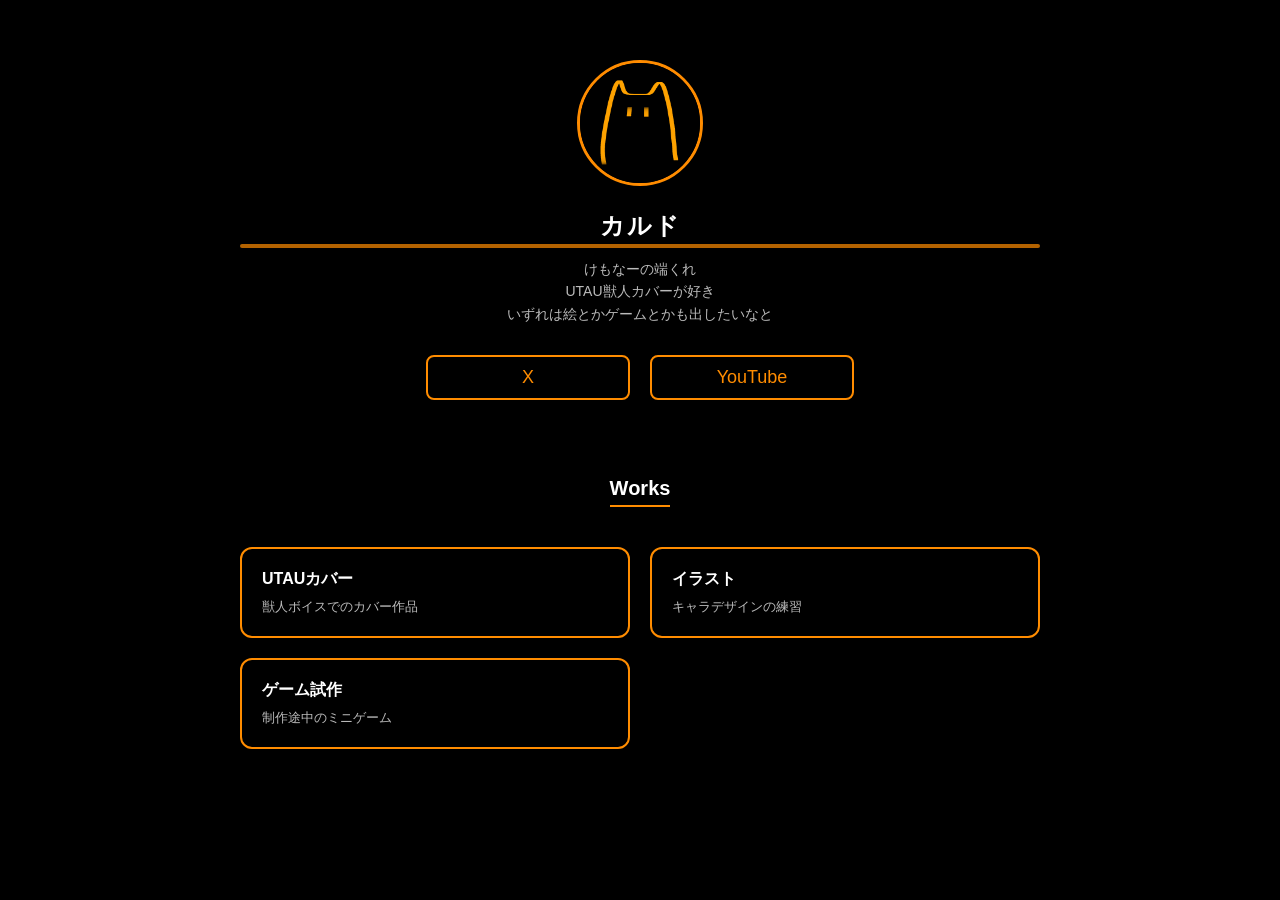
==== index.html @ a6c3a82e "Update index.html" ====
<!DOCTYPE html>
<html lang="ja">
<head>
  <meta charset="UTF-8">
  <meta name="viewport" content="width=device-width, initial-scale=1.0">
  <title>カルド ProfilePage</title>

  <style>
    :root {
      --accent: #ff8c00;
      --text-main: #ffffff;
      --text-sub: #bbbbbb;
      --bg: #000000;
    }

    body {
      margin: 0;
      background-color: var(--bg);
      color: var(--text-main);
      font-family: Arial, sans-serif;
      display: flex;
      justify-content: center;
    }

    .container {
      text-align: center;
      padding: 60px 20px;
      max-width: 800px;
      width: 100%;
    }

    .icon {
      width: 120px;
      height: 120px;
      border-radius: 50%;
      border: 3px solid var(--accent);
      object-fit: cover;
    }

    h1 {
      margin-top: 20px;
      font-size: 24px;
      letter-spacing: 2px;
      position: relative;
    }

    h1::after {
      content: "";
      position: absolute;
      left: 50%;
      transform: translateX(-50%);
      bottom: -6px;
      width: 100%;
      height: 4px;
      background-color: var(--accent);
      opacity: 0.7;
      border-radius: 3px;
    }
    
    .bio {
      margin-top: 15px;
      font-size: 14px;
      line-height: 1.6;
      color: var(--text-sub);
    }

    .links {
      margin-top: 30px;
      display: flex;
      justify-content: center;
      gap: 20px;
    }

    .links a {
      color: var(--accent);
      text-decoration: none;
      font-size: 18px;
      padding: 10px 20px;
      border: 2px solid var(--accent);
      border-radius: 8px;
      transition: 0.3s;
    
      flex: 1;
      max-width: 160px;
      text-align: center;
    }

    .links a:hover {
      background-color: var(--accent);
      color: #000;
      transform: scale(1.1);
      box-shadow: 0 0 15px var(--accent);
    }

    .works {
      margin-top: 60px;
    }

    .works h2 {
      margin-bottom: 20px;
      font-size: 20px;
      border-bottom: 2px solid var(--accent);
      display: inline-block;
      padding-bottom: 5px;
    }

    .work-grid {
      display: grid;
      grid-template-columns: repeat(2, 1fr);
      gap: 20px;
      margin-top: 20px;
    }

    .work-card {
      border: 2px solid var(--accent);
      border-radius: 12px;
      padding: 20px;
      text-align: left;
      text-decoration: none;
      color: var(--text-main);
      transition: 0.3s;
      display: block;
    }

    .work-card:hover {
      background-color: var(--accent);
      color: #000;
      transform: translateY(-5px) scale(1.03);
      box-shadow: 0 0 20px var(--accent);
    }

    .work-title {
      font-size: 16px;
      margin-bottom: 8px;
      font-weight: bold;
    }

    .work-desc {
      font-size: 13px;
      color: var(--text-sub);
    }

    .work-card:hover .work-desc {
      color: #222;
    }

    @media (max-width: 600px) {
      .container {
        padding: 40px 15px;
      }

      h1 {
        font-size: 20px;
      }

      .bio {
        font-size: 13px;
      }

      .links {
        gap: 12px;
        align-items: center;
      }

      .links a {
        width: auto;
        text-align: center;
        max-width: 200px;
      }

      .work-grid {
        grid-template-columns: 1fr;
      }

      .work-card {
        padding: 16px;
      }
    }
  </style>
</head>

<body>

  <div class="container">
    <img src="icon.png" alt="icon" class="icon">

    <h1>カルド</h1>

    <p class="bio">
      けもなーの端くれ<br>
      UTAU獣人カバーが好き<br>
      いずれは絵とかゲームとかも出したいなと
    </p>

    <div class="links">
      <a href="https://x.com/k_rudolf024" target="_blank">X</a>
      <a href="https://www.youtube.com/@k_rudolf" target="_blank">YouTube</a>
    </div>

    <div class="works">
      <h2>Works</h2>

      <div class="work-grid">
        <a href="utau.html" class="work-card">
          <div class="work-title">UTAUカバー</div>
          <div class="work-desc">獣人ボイスでのカバー作品</div>
        </a>
        
        <a href="illustration.html" class="work-card">
          <div class="work-title">イラスト</div>
          <div class="work-desc">キャラデザインの練習</div>
        </a>
        
        <a href="game.html" class="work-card">
          <div class="work-title">ゲーム試作</div>
          <div class="work-desc">制作途中のミニゲーム</div>
        </a>
      </div>
    </div>

  </div>

</body>
</html>
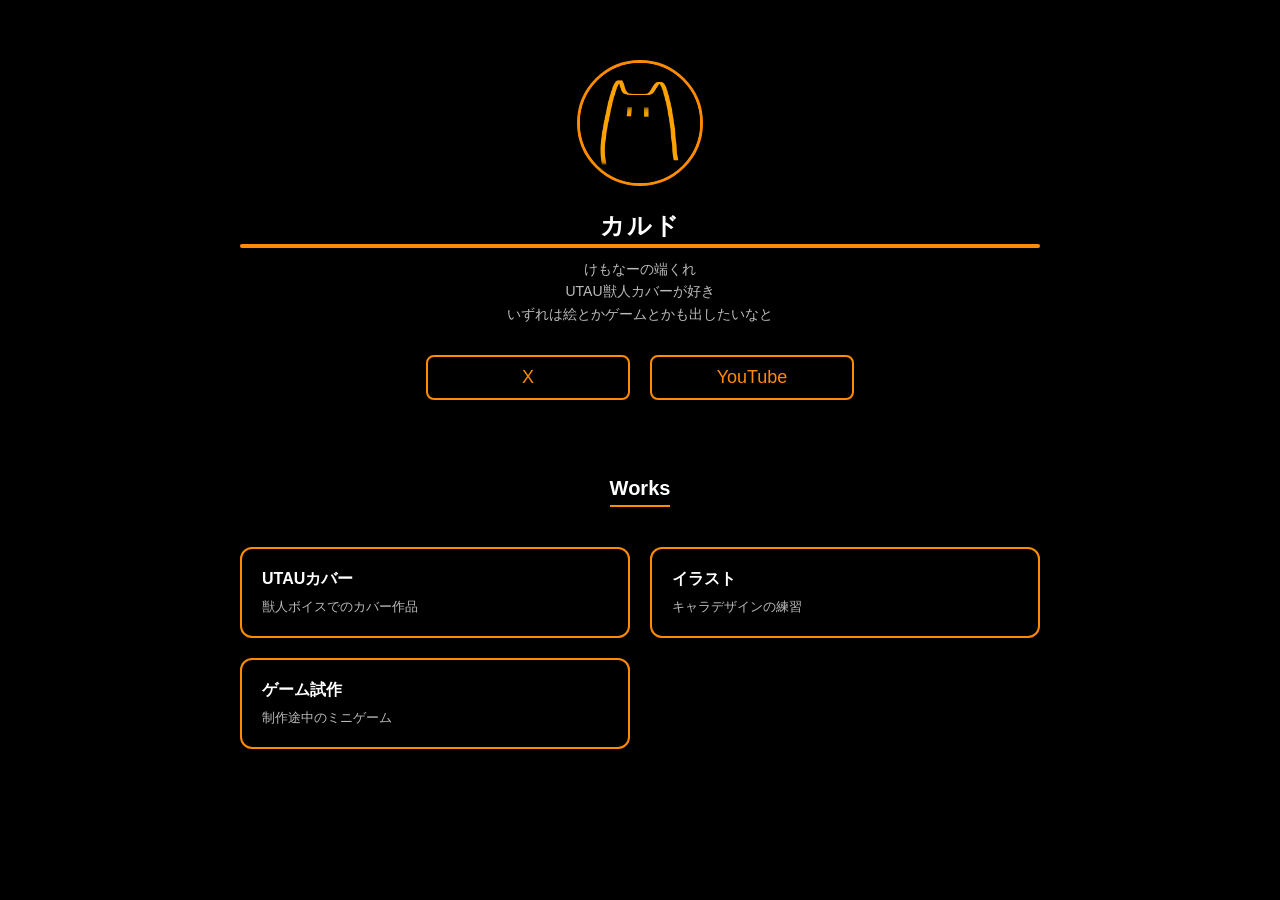
==== commit 4c11f9d7: "Update index.html" ====
--- a/index.html
+++ b/index.html
@@ -35,6 +35,7 @@
       border-radius: 50%;
       border: 3px solid var(--accent);
       object-fit: cover;
+      animation: fadeUp 0.6s ease forwards;
     }
 
     h1 {
@@ -42,6 +43,9 @@
       font-size: 24px;
       letter-spacing: 2px;
       position: relative;
+      animation: fadeUp 0.6s ease forwards;
+      animation-delay: 0.2s;
+      opacity: 0;
     }
 
     h1::after {
@@ -53,7 +57,6 @@
       width: 100%;
       height: 4px;
       background-color: var(--accent);
-      opacity: 0.7;
       border-radius: 3px;
     }
     
@@ -62,6 +65,9 @@
       font-size: 14px;
       line-height: 1.6;
       color: var(--text-sub);
+      animation: fadeUp 0.6s ease forwards;
+      animation-delay: 0.4s;
+      opacity: 0;
     }
 
     .links {
@@ -69,6 +75,9 @@
       display: flex;
       justify-content: center;
       gap: 20px;
+      animation: fadeUp 0.6s ease forwards;
+      animation-delay: 0.6s;
+      opacity: 0;
     }
 
     .links a {
@@ -94,6 +103,10 @@
 
     .works {
       margin-top: 60px;
+      animation: fadeUp 0.6s ease forwards;
+      animation-delay: 0.8s;
+      opacity: 0;
+
     }
 
     .works h2 {
@@ -176,6 +189,18 @@
         padding: 16px;
       }
     }
+
+    @keyframes fadeUp {
+      from {
+        opacity: 0;
+        transform: translateY(20px);
+      }
+      to {
+        opacity: 1;
+        transform: translateY(0);
+      }
+    }
+    
   </style>
 </head>
 
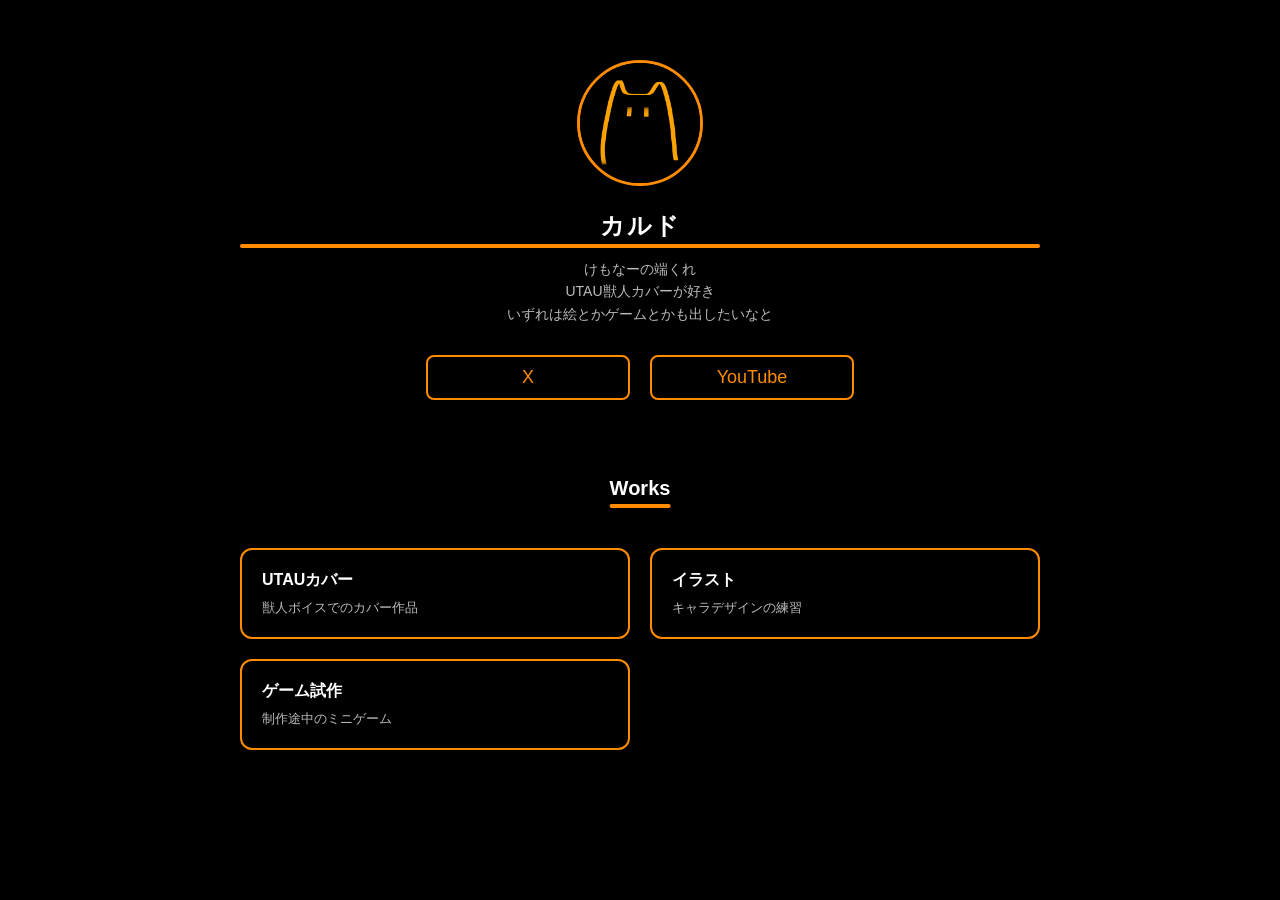
==== commit 3d885356: "Update index.html" ====
--- a/index.html
+++ b/index.html
@@ -103,18 +103,30 @@
 
     .works {
       margin-top: 60px;
-      animation: fadeUp 0.6s ease forwards;
-      animation-delay: 0.8s;
-      opacity: 0;
-
     }
 
     .works h2 {
+      position: relative;
+      display: inline-block;
       margin-bottom: 20px;
       font-size: 20px;
-      border-bottom: 2px solid var(--accent);
-      display: inline-block;
-      padding-bottom: 5px;
+      padding-bottom: 8px;
+    
+      animation: fadeUp 0.6s ease forwards;
+      animation-delay: 0.8s;
+      opacity: 0;
+    }
+    
+    .works h2::after {
+      content: "";
+      position: absolute;
+      left: 50%;
+      transform: translateX(-50%);
+      bottom: 0;
+      width: 100%;      /* 長さ */
+      height: 4px;      /* 太さ（ここで調整） */
+      background-color: var(--accent);
+      border-radius: 3px;
     }
 
     .work-grid {
@@ -122,6 +134,9 @@
       grid-template-columns: repeat(2, 1fr);
       gap: 20px;
       margin-top: 20px;
+      animation: fadeUp 0.6s ease forwards;
+      animation-delay: 1.0s;
+      opacity: 0;
     }
 
     .work-card {
@@ -135,6 +150,10 @@
       display: block;
     }
 
+    .work-card:nth-child(1) { animation-delay: 1.0s; }
+    .work-card:nth-child(2) { animation-delay: 1.1s; }
+    .work-card:nth-child(3) { animation-delay: 1.2s; }
+    
     .work-card:hover {
       background-color: var(--accent);
       color: #000;
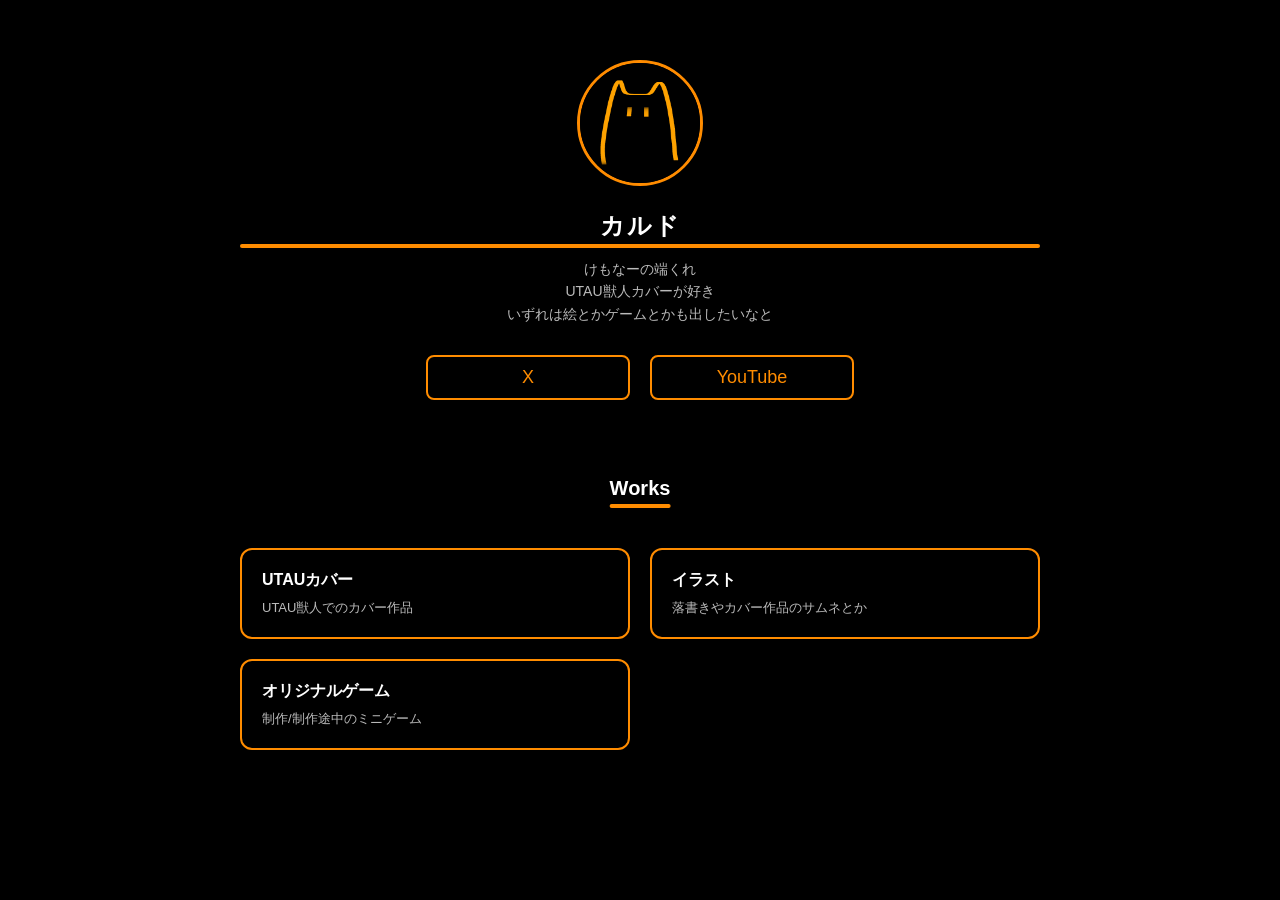
==== commit 1bdb15af: "Update index.html" ====
--- a/index.html
+++ b/index.html
@@ -98,7 +98,6 @@
       background-color: var(--accent);
       color: #000;
       transform: scale(1.1);
-      box-shadow: 0 0 15px var(--accent);
     }
 
     .works {
@@ -123,8 +122,8 @@
       left: 50%;
       transform: translateX(-50%);
       bottom: 0;
-      width: 100%;      /* 長さ */
-      height: 4px;      /* 太さ（ここで調整） */
+      width: 100%;
+      height: 4px;
       background-color: var(--accent);
       border-radius: 3px;
     }
@@ -149,16 +148,11 @@
       transition: 0.3s;
       display: block;
     }
-
-    .work-card:nth-child(1) { animation-delay: 1.0s; }
-    .work-card:nth-child(2) { animation-delay: 1.1s; }
-    .work-card:nth-child(3) { animation-delay: 1.2s; }
     
     .work-card:hover {
       background-color: var(--accent);
       color: #000;
       transform: translateY(-5px) scale(1.03);
-      box-shadow: 0 0 20px var(--accent);
     }
 
     .work-title {
@@ -247,17 +241,17 @@
       <div class="work-grid">
         <a href="utau.html" class="work-card">
           <div class="work-title">UTAUカバー</div>
-          <div class="work-desc">獣人ボイスでのカバー作品</div>
+          <div class="work-desc">UTAU獣人でのカバー作品</div>
         </a>
         
         <a href="illustration.html" class="work-card">
           <div class="work-title">イラスト</div>
-          <div class="work-desc">キャラデザインの練習</div>
+          <div class="work-desc">落書きやカバー作品のサムネとか</div>
         </a>
         
         <a href="game.html" class="work-card">
-          <div class="work-title">ゲーム試作</div>
-          <div class="work-desc">制作途中のミニゲーム</div>
+          <div class="work-title">オリジナルゲーム</div>
+          <div class="work-desc">制作/制作途中のミニゲーム</div>
         </a>
       </div>
     </div>
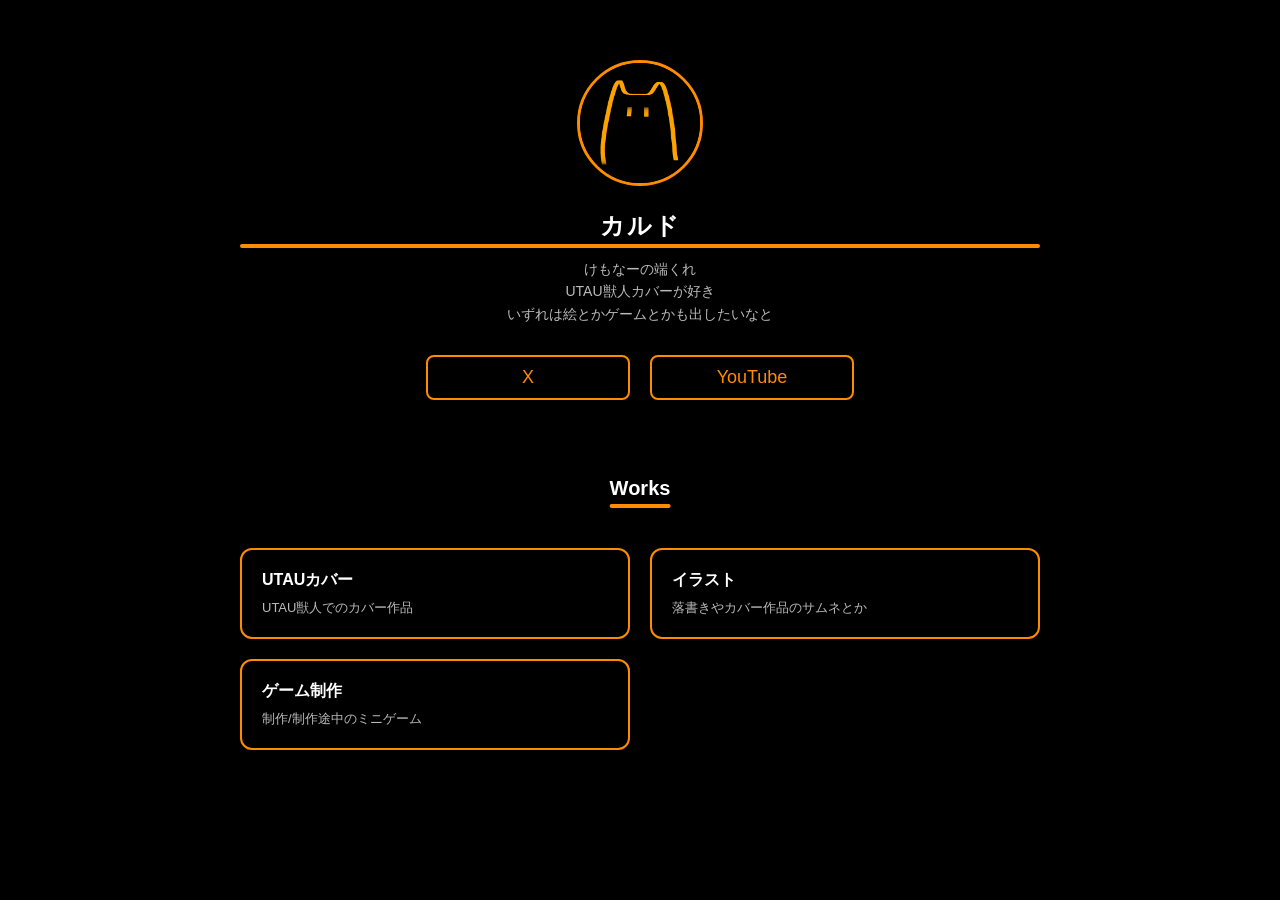
==== commit 453e6de1: "Update index.html" ====
--- a/index.html
+++ b/index.html
@@ -250,7 +250,7 @@
         </a>
         
         <a href="game.html" class="work-card">
-          <div class="work-title">オリジナルゲーム</div>
+          <div class="work-title">ゲーム制作</div>
           <div class="work-desc">制作/制作途中のミニゲーム</div>
         </a>
       </div>
